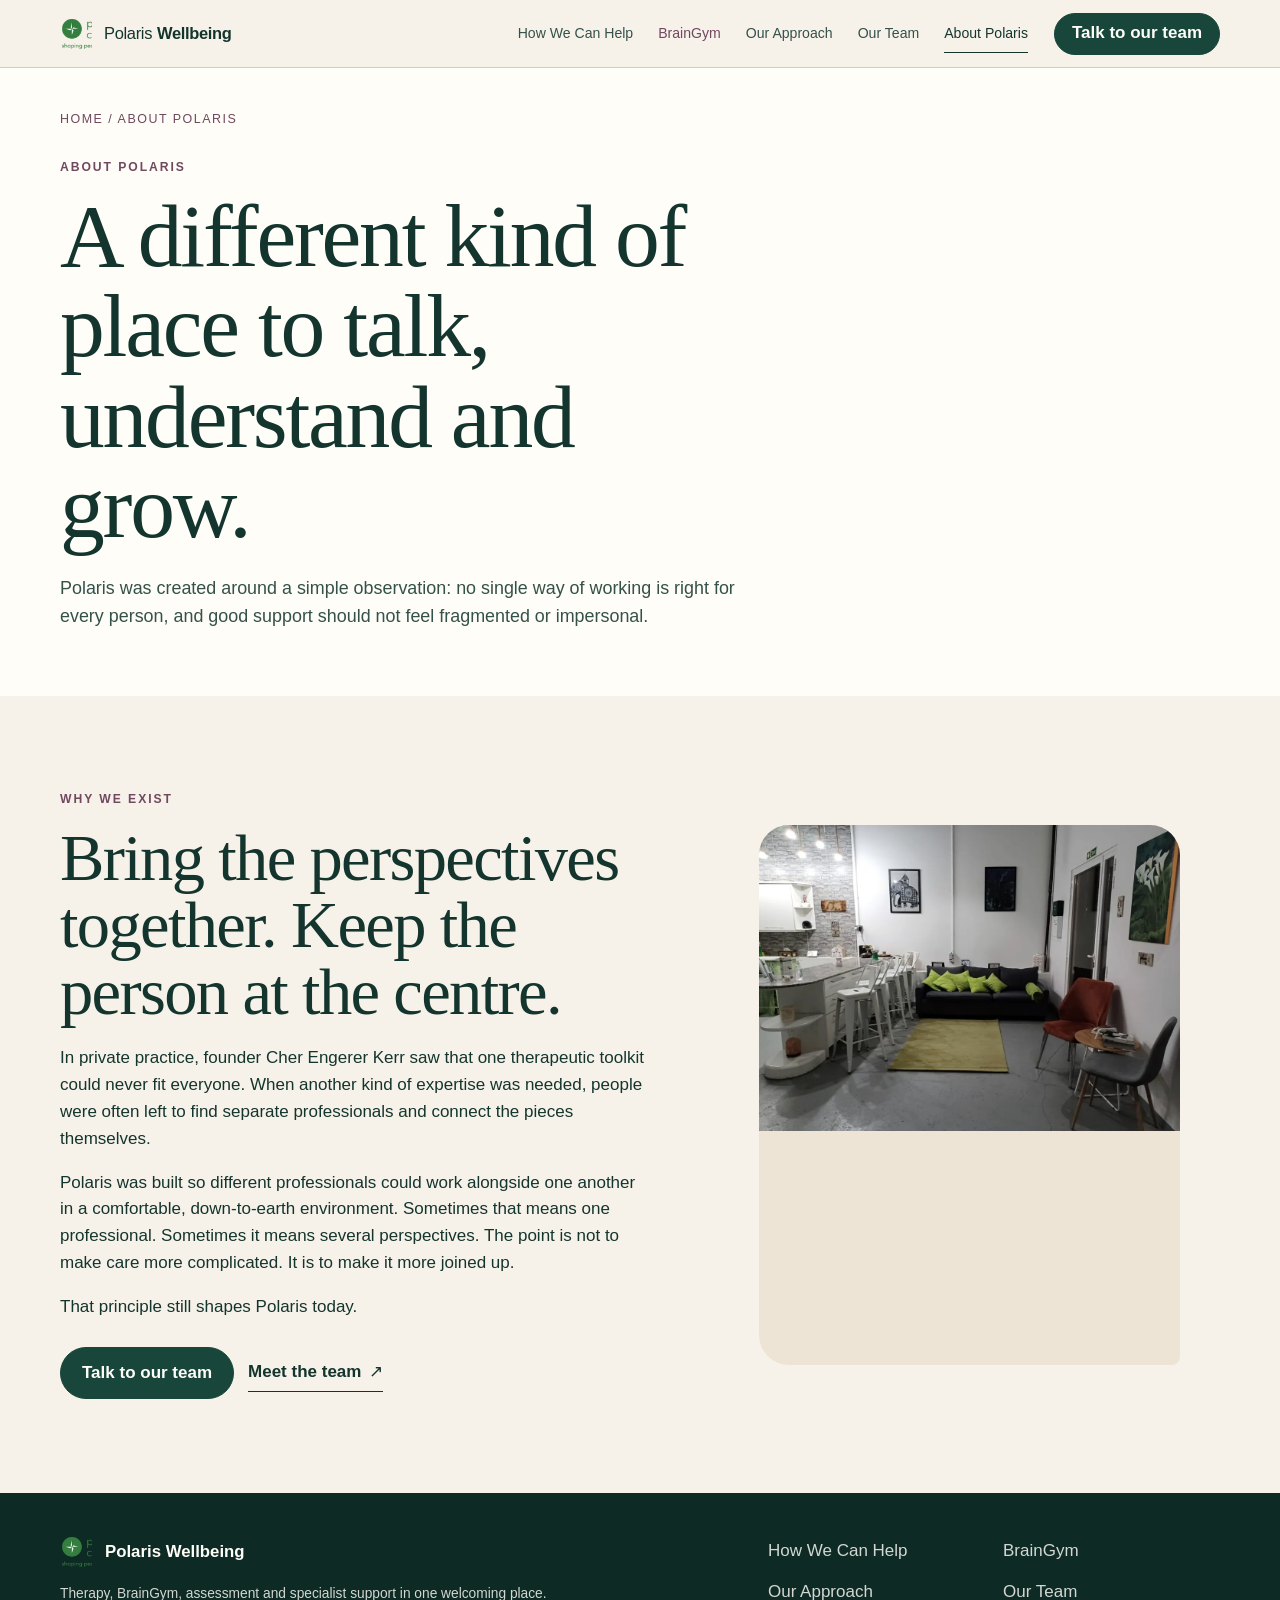
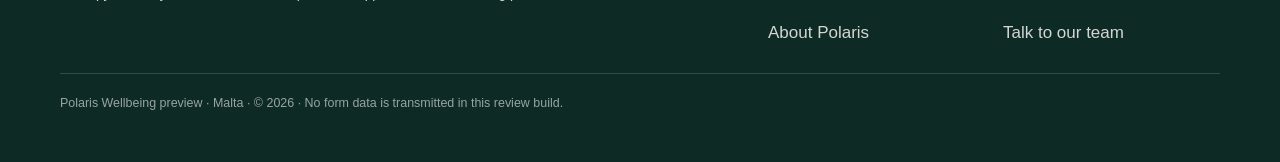
==== about-polaris.html @ 935bc5ed "Publish mobile-first Polaris Wellbeing preview v0.3" ====
<!doctype html>
<html lang="en-GB">
<head>
  <meta charset="utf-8">
  <meta name="viewport" content="width=device-width, initial-scale=1, viewport-fit=cover">
  <meta name="robots" content="noindex,nofollow">
  <meta name="description" content="Why Polaris Wellbeing was created and what makes its connected approach different.">
  <meta name="theme-color" content="#f7f2e9">
  <title>About Polaris | Polaris Wellbeing</title>
  <link rel="icon" href="assets/favicon.png" type="image/png">
  <link rel="stylesheet" href="styles.css">
  <script src="site.js" defer></script>
</head>
<body class="">
<a class="skip-link" href="#main">Skip to content</a>
<header class="site-header">
  <div class="shell header-inner">
    <a class="brand" href="index.html" aria-label="Polaris Wellbeing home">
      <img src="assets/polaris-mark.png" alt="" width="34" height="34">
      <span class="brand-name"><span>Polaris</span><strong>Wellbeing</strong></span>
    </a>
    <nav class="desktop-nav" aria-label="Primary navigation"><a href="how-we-can-help.html">How We Can Help</a><a href="braingym.html" class="nav-braingym">BrainGym</a><a href="our-approach.html">Our Approach</a><a href="our-team.html">Our Team</a><a href="about-polaris.html" aria-current="page">About Polaris</a></nav>
    <a class="button header-cta" href="talk-to-our-team.html">Talk to our team</a>
    <button class="menu-toggle" type="button" aria-label="Open menu" aria-expanded="false" aria-controls="mobile-navigation" data-menu-toggle>
      <span class="menu-lines" aria-hidden="true"></span>
    </button>
  </div>
</header>
<nav class="mobile-nav" id="mobile-navigation" aria-label="Mobile navigation" data-mobile-nav>
  <a href="how-we-can-help.html">How We Can Help</a><a href="braingym.html" class="nav-braingym">BrainGym</a><a href="our-approach.html">Our Approach</a><a href="our-team.html">Our Team</a><a href="about-polaris.html" aria-current="page">About Polaris</a>
  <a class="button button--wide" href="talk-to-our-team.html">Talk to our team</a>
</nav>
<main id="main">
  <section class="page-hero section--paper"><div class="shell"><p class="breadcrumbs"><a href="index.html">Home</a> / About Polaris</p><div class="reading"><p class="eyebrow">About Polaris</p><h1>A different kind of place to talk, understand and grow.</h1><p class="lead">Polaris was created around a simple observation: no single way of working is right for every person, and good support should not feel fragmented or impersonal.</p></div></div></section>
  <section class="section"><div class="shell page-layout"><div><p class="eyebrow">Why we exist</p><h2>Bring the perspectives together. Keep the person at the centre.</h2><p>In private practice, founder Cher Engerer Kerr saw that one therapeutic toolkit could never fit everyone. When another kind of expertise was needed, people were often left to find separate professionals and connect the pieces themselves.</p><p>Polaris was built so different professionals could work alongside one another in a comfortable, down-to-earth environment. Sometimes that means one professional. Sometimes it means several perspectives. The point is not to make care more complicated. It is to make it more joined up.</p><p>That principle still shapes Polaris today.</p><div class="actions" style="margin-top:26px"><a class="button" href="talk-to-our-team.html">Talk to our team</a><a class="text-link" href="our-team.html">Meet the team</a></div></div><figure class="page-image"><img src="assets/polaris-space.webp" alt="The welcoming shared interior at Polaris Wellbeing"></figure></div></section>
</main>
<footer class="site-footer">
  <div class="shell">
    <div class="footer-grid">
      <div>
        <a class="footer-brand" href="index.html"><img src="assets/polaris-mark.png" alt=""><strong>Polaris Wellbeing</strong></a>
        <p class="small">Therapy, BrainGym, assessment and specialist support in one welcoming place.</p>
      </div>
      <nav class="footer-links" aria-label="Footer navigation">
        <a href="how-we-can-help.html">How We Can Help</a>
        <a href="braingym.html">BrainGym</a>
        <a href="our-approach.html">Our Approach</a>
        <a href="our-team.html">Our Team</a>
        <a href="about-polaris.html">About Polaris</a>
        <a href="talk-to-our-team.html">Talk to our team</a>
      </nav>
    </div>
    <div class="footer-meta">Polaris Wellbeing preview · Malta · © <span data-year></span> · No form data is transmitted in this review build.</div>
  </div>
</footer>
<a class="mobile-contact" href="talk-to-our-team.html">Talk to our team</a>
</body>
</html>
---- styles.css ----
:root {
  --ink: #14352e;
  --ink-soft: #34514a;
  --forest: #18463b;
  --forest-deep: #102f29;
  --leaf: #4c9852;
  --plum: #70485f;
  --cream: #f7f2e9;
  --paper: #fffdf8;
  --sand: #eee4d6;
  --line: rgba(20, 53, 46, 0.18);
  --white: #ffffff;
  --shadow: 0 22px 60px rgba(24, 50, 42, 0.10);
  --serif: Iowan Old Style, Baskerville, "Times New Roman", Times, serif;
  --sans: -apple-system, BlinkMacSystemFont, "Segoe UI", Roboto, Helvetica, Arial, sans-serif;
  --content: 1160px;
  --reading: 680px;
  --header-h: 68px;
}

* { box-sizing: border-box; }
html { scroll-behavior: smooth; }
body {
  margin: 0;
  background: var(--cream);
  color: var(--ink);
  font-family: var(--sans);
  font-size: 17px;
  line-height: 1.58;
  -webkit-font-smoothing: antialiased;
  text-rendering: optimizeLegibility;
}
body.nav-open { overflow: hidden; }
a { color: inherit; text-decoration: none; }
img { display: block; max-width: 100%; }
button, input, select, textarea { font: inherit; }
button, a { -webkit-tap-highlight-color: transparent; }
:focus-visible { outline: 3px solid rgba(76, 152, 82, 0.65); outline-offset: 4px; }

.skip-link {
  position: fixed;
  left: 16px;
  top: -80px;
  z-index: 999;
  background: var(--white);
  color: var(--ink);
  padding: 12px 16px;
  border-radius: 4px;
}
.skip-link:focus { top: 12px; }

.shell { width: min(calc(100% - 40px), var(--content)); margin-inline: auto; }
.reading { width: min(100%, var(--reading)); }
.section { padding: 64px 0; }
.section--paper { background: var(--paper); }
.section--sand { background: var(--sand); }
.section--forest { background: var(--forest-deep); color: var(--paper); }

.eyebrow {
  margin: 0 0 14px;
  font-size: 0.76rem;
  font-weight: 750;
  letter-spacing: 0.16em;
  text-transform: uppercase;
  color: var(--plum);
}
.section--forest .eyebrow { color: #d6b7ca; }
h1, h2, h3, p { margin-top: 0; }
h1, h2, h3 { font-family: var(--serif); font-weight: 500; letter-spacing: -0.025em; line-height: 1.01; }
h1 { font-size: clamp(3.05rem, 13vw, 4.4rem); margin-bottom: 22px; }
h2 { font-size: clamp(2.35rem, 10vw, 3.7rem); margin-bottom: 20px; }
h3 { font-size: 1.55rem; line-height: 1.08; margin-bottom: 8px; }
.lead { font-size: 1.12rem; line-height: 1.55; color: var(--ink-soft); }
.section--forest .lead { color: rgba(255,253,248,0.82); }
.kicker { font-family: var(--serif); font-size: 1.35rem; color: var(--plum); }
.muted { color: var(--ink-soft); }
.small { font-size: 0.86rem; }

.site-header {
  position: sticky;
  top: 0;
  z-index: 100;
  height: var(--header-h);
  background: rgba(247, 242, 233, 0.94);
  border-bottom: 1px solid var(--line);
  backdrop-filter: blur(16px);
  -webkit-backdrop-filter: blur(16px);
}
.header-inner {
  height: 100%;
  display: flex;
  align-items: center;
  justify-content: space-between;
  gap: 18px;
}
.brand { display: inline-flex; align-items: center; gap: 10px; min-width: 0; }
.brand img { width: 34px; height: 34px; object-fit: contain; }
.brand-name { display: flex; align-items: baseline; gap: 5px; white-space: nowrap; font-size: 1.03rem; letter-spacing: -0.02em; }
.brand-name strong { font-weight: 650; }
.menu-toggle {
  width: 46px;
  height: 46px;
  display: grid;
  place-items: center;
  border: 0;
  background: transparent;
  color: var(--ink);
  cursor: pointer;
}
.menu-lines, .menu-lines::before, .menu-lines::after {
  display: block;
  width: 23px;
  height: 1.5px;
  background: currentColor;
  transition: transform 180ms ease, opacity 180ms ease;
}
.menu-lines { position: relative; }
.menu-lines::before, .menu-lines::after { content: ""; position: absolute; left: 0; }
.menu-lines::before { top: -7px; }
.menu-lines::after { top: 7px; }
.menu-toggle[aria-expanded="true"] .menu-lines { background: transparent; }
.menu-toggle[aria-expanded="true"] .menu-lines::before { transform: translateY(7px) rotate(45deg); }
.menu-toggle[aria-expanded="true"] .menu-lines::after { transform: translateY(-7px) rotate(-45deg); }
.desktop-nav, .header-cta { display: none; }
.mobile-nav {
  position: fixed;
  inset: var(--header-h) 0 0;
  z-index: 90;
  padding: 24px 20px calc(32px + env(safe-area-inset-bottom));
  background: var(--cream);
  transform: translateY(-10px);
  opacity: 0;
  visibility: hidden;
  transition: opacity 180ms ease, transform 180ms ease, visibility 180ms;
  overflow-y: auto;
}
.mobile-nav.is-open { opacity: 1; visibility: visible; transform: translateY(0); }
.mobile-nav a {
  display: flex;
  align-items: center;
  justify-content: space-between;
  min-height: 59px;
  border-bottom: 1px solid var(--line);
  font-family: var(--serif);
  font-size: 1.75rem;
}
.mobile-nav a::after { content: "↗"; font-family: var(--sans); font-size: 1.1rem; }
.mobile-nav .nav-braingym { color: var(--plum); }
.mobile-nav .button { margin-top: 24px; border: 0; font-family: var(--sans); font-size: 1rem; }
.mobile-nav .button::after { content: none; }

.button {
  min-height: 52px;
  display: inline-flex;
  align-items: center;
  justify-content: center;
  gap: 10px;
  padding: 13px 21px;
  border: 1px solid var(--forest);
  border-radius: 999px;
  background: var(--forest);
  color: var(--paper);
  font-weight: 680;
  line-height: 1.1;
  cursor: pointer;
  transition: transform 160ms ease, background 160ms ease, color 160ms ease;
}
.button:hover { transform: translateY(-1px); background: var(--forest-deep); }
.button--light { border-color: var(--paper); background: var(--paper); color: var(--forest); }
.button--ghost { background: transparent; color: var(--forest); }
.button--wide { width: 100%; }
.text-link { display: inline-flex; align-items: center; gap: 8px; padding-block: 5px; border-bottom: 1px solid currentColor; font-weight: 650; }
.text-link::after { content: "↗"; font-weight: 400; }
.actions { display: flex; flex-wrap: wrap; align-items: center; gap: 14px; }

.hero { padding: 42px 0 56px; }
.hero-copy { position: relative; z-index: 1; }
.hero .lead { max-width: 35rem; }
.hero .actions { margin: 28px 0 18px; }
.promise { display: flex; gap: 11px; align-items: flex-start; margin: 0; font-size: 0.88rem; color: var(--ink-soft); }
.promise::before { content: ""; flex: 0 0 8px; height: 8px; margin-top: 0.42rem; border-radius: 50%; background: var(--leaf); box-shadow: 0 0 0 5px rgba(76,152,82,.12); }
.hero-media {
  margin-top: 35px;
  position: relative;
  overflow: hidden;
  min-height: 330px;
  border-radius: 30px 30px 8px 30px;
  background: var(--sand);
  box-shadow: var(--shadow);
}
.hero-media picture, .hero-media img { width: 100%; height: 100%; }
.hero-media img { position: absolute; inset: 0; object-fit: cover; object-position: center 62%; }
.hero-caption {
  position: absolute;
  left: 16px;
  bottom: 16px;
  padding: 9px 13px;
  border-radius: 999px;
  background: rgba(255,253,248,.9);
  color: var(--ink);
  font-size: 0.76rem;
  font-weight: 650;
  backdrop-filter: blur(10px);
}

.offer-list { margin-top: 30px; border-top: 1px solid var(--line); }
.offer-row {
  display: grid;
  grid-template-columns: 1fr auto;
  gap: 16px;
  padding: 20px 0;
  border-bottom: 1px solid var(--line);
  align-items: center;
}
.offer-row h3 { margin: 0 0 5px; }
.offer-row p { margin: 0; color: var(--ink-soft); font-size: 0.91rem; line-height: 1.45; }
.offer-arrow { width: 38px; height: 38px; display: grid; place-items: center; border: 1px solid var(--line); border-radius: 50%; transition: transform 160ms ease, background 160ms ease; }
.offer-row:hover .offer-arrow { transform: translate(2px,-2px); background: var(--paper); }
.offer-footer { margin-top: 24px; }

.steps { margin-top: 30px; counter-reset: care-step; }
.step { display: grid; grid-template-columns: 42px 1fr; gap: 16px; padding: 20px 0; border-top: 1px solid rgba(20,53,46,.2); }
.step:last-child { border-bottom: 1px solid rgba(20,53,46,.2); }
.step-number { font-size: 0.75rem; letter-spacing: .14em; color: var(--plum); padding-top: 7px; }
.step h3 { font-size: 1.45rem; margin: 0 0 6px; }
.step p { margin: 0; color: var(--ink-soft); }

.polaris-grid { display: grid; gap: 34px; }
.people-strip { display: flex; align-items: center; margin: 25px 0 20px; }
.people-strip img { width: 58px; height: 58px; border-radius: 50%; object-fit: cover; border: 3px solid var(--paper); margin-left: -12px; }
.people-strip img:first-child { margin-left: 0; }
.people-strip span { margin-left: 13px; font-size: 0.85rem; color: var(--ink-soft); }
.trust-list { margin: 28px 0 0; padding: 0; list-style: none; border-top: 1px solid var(--line); }
.trust-list li { padding: 17px 0; border-bottom: 1px solid var(--line); }
.trust-list strong { display: block; margin-bottom: 2px; }
.trust-list span { display: block; color: var(--ink-soft); font-size: 0.91rem; }
.polaris-photo { position: relative; min-height: 320px; overflow: hidden; border-radius: 8px 30px 30px 30px; background: var(--sand); }
.polaris-photo img { position: absolute; inset: 0; width: 100%; height: 100%; object-fit: cover; }

.final-invite { text-align: left; }
.final-invite .reading { max-width: 760px; }
.final-invite h2 { max-width: 680px; }
.final-invite .actions { margin-top: 28px; }

.site-footer { padding: 42px 0 calc(95px + env(safe-area-inset-bottom)); background: #0d2a24; color: rgba(255,253,248,.82); }
.footer-grid { display: grid; gap: 30px; }
.footer-brand { display: flex; align-items: center; gap: 11px; color: var(--paper); margin-bottom: 14px; }
.footer-brand img { width: 34px; height: 34px; }
.footer-brand strong { font-size: 1.05rem; }
.footer-links { display: grid; grid-template-columns: 1fr 1fr; gap: 8px 18px; }
.footer-links a { padding-block: 3px; }
.footer-meta { margin-top: 24px; padding-top: 20px; border-top: 1px solid rgba(255,255,255,.15); font-size: .78rem; color: rgba(255,253,248,.58); }

.mobile-contact {
  position: fixed;
  z-index: 80;
  left: 14px;
  right: 14px;
  bottom: calc(12px + env(safe-area-inset-bottom));
  display: flex;
  align-items: center;
  justify-content: center;
  min-height: 54px;
  border-radius: 999px;
  background: var(--forest);
  color: var(--paper);
  box-shadow: 0 14px 34px rgba(16,47,41,.27);
  font-weight: 700;
}
body.contact-page .mobile-contact { display: none; }

/* Inner pages */
.page-hero { padding: 42px 0 48px; }
.page-hero h1 { max-width: 850px; }
.page-hero .lead { max-width: 700px; }
.breadcrumbs { margin: 0 0 28px; font-size: .78rem; text-transform: uppercase; letter-spacing: .12em; color: var(--plum); }
.page-layout { display: grid; gap: 36px; }
.page-image { min-height: 320px; overflow: hidden; border-radius: 30px 30px 8px 30px; background: var(--sand); }
.page-image img { width: 100%; height: 100%; object-fit: cover; }

.detail-list { border-top: 1px solid var(--line); margin-top: 30px; }
.detail-row { padding: 23px 0; border-bottom: 1px solid var(--line); }
.detail-row h3 { margin: 0 0 7px; }
.detail-row p { margin: 0; color: var(--ink-soft); }
.detail-row a { display: inline-flex; margin-top: 12px; color: var(--plum); font-weight: 680; }

.service-accordion { margin-top: 30px; border-top: 1px solid var(--line); }
.service-accordion details { border-bottom: 1px solid var(--line); }
.service-accordion summary { list-style: none; cursor: pointer; padding: 22px 38px 22px 0; position: relative; font-family: var(--serif); font-size: 1.5rem; line-height: 1.15; }
.service-accordion summary::-webkit-details-marker { display: none; }
.service-accordion summary::after { content: "+"; position: absolute; right: 3px; top: 20px; font-family: var(--sans); font-size: 1.4rem; font-weight: 300; }
.service-accordion details[open] summary::after { content: "−"; }
.service-accordion .details-body { padding: 0 0 24px; color: var(--ink-soft); }
.service-accordion ul { margin: 12px 0 0; padding-left: 20px; }

.team-grid { display: grid; grid-template-columns: 1fr 1fr; gap: 18px; margin-top: 30px; }
.team-card { min-width: 0; }
.team-photo { aspect-ratio: .84; overflow: hidden; border-radius: 18px 18px 5px 18px; background: var(--sand); margin-bottom: 13px; }
.team-photo img { width: 100%; height: 100%; object-fit: cover; }
.team-card h3 { font-size: 1.25rem; margin: 0 0 5px; }
.team-card p { font-size: .82rem; color: var(--ink-soft); margin: 0; line-height: 1.4; }

.contact-intro { max-width: 700px; }
.contact-methods { margin-top: 34px; border-top: 1px solid var(--line); }
.contact-method {
  display: grid;
  grid-template-columns: 34px 1fr 30px;
  gap: 12px;
  align-items: center;
  padding: 21px 0;
  border-bottom: 1px solid var(--line);
}
.contact-method .num { font-size: .72rem; letter-spacing: .14em; color: var(--plum); }
.contact-method h3 { margin: 0 0 4px; font-size: 1.45rem; }
.contact-method p { margin: 0; color: var(--ink-soft); font-size: .88rem; line-height: 1.4; }
.contact-method .arrow { font-size: 1.2rem; }
.contact-note { padding: 18px; margin-top: 28px; border-radius: 14px; background: var(--sand); font-size: .86rem; color: var(--ink-soft); }

.request-panel { margin-top: 34px; padding: 26px 20px; border-radius: 24px; background: var(--paper); box-shadow: var(--shadow); }
.request-panel[hidden] { display: none; }
.form-grid { display: grid; gap: 17px; }
.field label, .field legend { display: block; margin-bottom: 7px; font-weight: 680; font-size: .9rem; }
.field input, .field select, .field textarea {
  width: 100%;
  min-height: 50px;
  border: 1px solid rgba(20,53,46,.28);
  border-radius: 10px;
  background: var(--white);
  color: var(--ink);
  padding: 12px 13px;
}
.field textarea { min-height: 116px; resize: vertical; }
.fieldset { border: 0; margin: 0; padding: 0; }
.radio-row { display: flex; flex-wrap: wrap; gap: 8px; }
.radio-chip { position: relative; }
.radio-chip input { position: absolute; opacity: 0; pointer-events: none; }
.radio-chip span { display: inline-flex; min-height: 44px; align-items: center; padding: 9px 13px; border: 1px solid var(--line); border-radius: 999px; background: var(--white); }
.radio-chip input:checked + span { border-color: var(--forest); background: var(--forest); color: var(--white); }
.consent { display: grid; grid-template-columns: 20px 1fr; gap: 10px; align-items: start; font-size: .82rem; color: var(--ink-soft); }
.consent input { width: 18px; height: 18px; margin-top: 2px; }
.form-status { margin: 15px 0 0; padding: 14px; border-radius: 10px; background: #e8f0e7; color: var(--forest-deep); }
.form-status[hidden] { display: none; }

@media (min-width: 760px) {
  .shell { width: min(calc(100% - 72px), var(--content)); }
  .section { padding: 94px 0; }
  h1 { font-size: clamp(4.2rem, 7vw, 6.4rem); }
  h2 { font-size: clamp(3.1rem, 5.2vw, 5rem); }
  .hero { padding: 70px 0 78px; }
  .hero-grid { display: grid; grid-template-columns: minmax(0, .9fr) minmax(430px, 1.1fr); align-items: center; gap: 64px; }
  .hero-media { min-height: 610px; margin-top: 0; }
  .hero-media img { object-position: center; }
  .offers-head { display: grid; grid-template-columns: 1fr 1fr; gap: 70px; align-items: end; }
  .offer-row { grid-template-columns: 1fr 1fr auto; padding: 24px 0; }
  .offer-row p { padding-right: 40px; }
  .steps { display: grid; grid-template-columns: repeat(3,1fr); border-top: 1px solid var(--line); border-bottom: 1px solid var(--line); }
  .step { display: block; border: 0; border-right: 1px solid var(--line); padding: 28px 28px 30px 0; margin-right: 28px; }
  .step:last-child { border-right: 0; margin-right: 0; padding-right: 0; }
  .step-number { display: block; padding: 0 0 22px; }
  .polaris-grid { grid-template-columns: 1fr 1fr; align-items: center; gap: 76px; }
  .polaris-photo { min-height: 520px; }
  .footer-grid { grid-template-columns: 1.2fr .8fr; align-items: start; }
  .site-footer { padding-bottom: 48px; }
  .mobile-contact { display: none; }
  .page-layout { grid-template-columns: 1fr .85fr; gap: 70px; align-items: center; }
  .page-image { min-height: 540px; }
  .team-grid { grid-template-columns: repeat(4,1fr); gap: 24px; }
  .request-panel { padding: 38px; }
  .form-grid.two { grid-template-columns: 1fr 1fr; }
}

@media (min-width: 980px) {
  .menu-toggle, .mobile-nav { display: none; }
  .desktop-nav { display: flex; align-items: center; gap: 25px; margin-left: auto; }
  .desktop-nav a { font-size: .88rem; color: var(--ink-soft); padding: 8px 0; border-bottom: 1px solid transparent; }
  .desktop-nav a:hover, .desktop-nav a[aria-current="page"] { color: var(--ink); border-color: var(--ink); }
  .desktop-nav .nav-braingym { color: var(--plum); }
  .header-cta { display: inline-flex; min-height: 42px; padding: 10px 17px; margin-left: 8px; }
}

@media (prefers-reduced-motion: reduce) {
  html { scroll-behavior: auto; }
  *, *::before, *::after { transition: none !important; animation: none !important; }
}
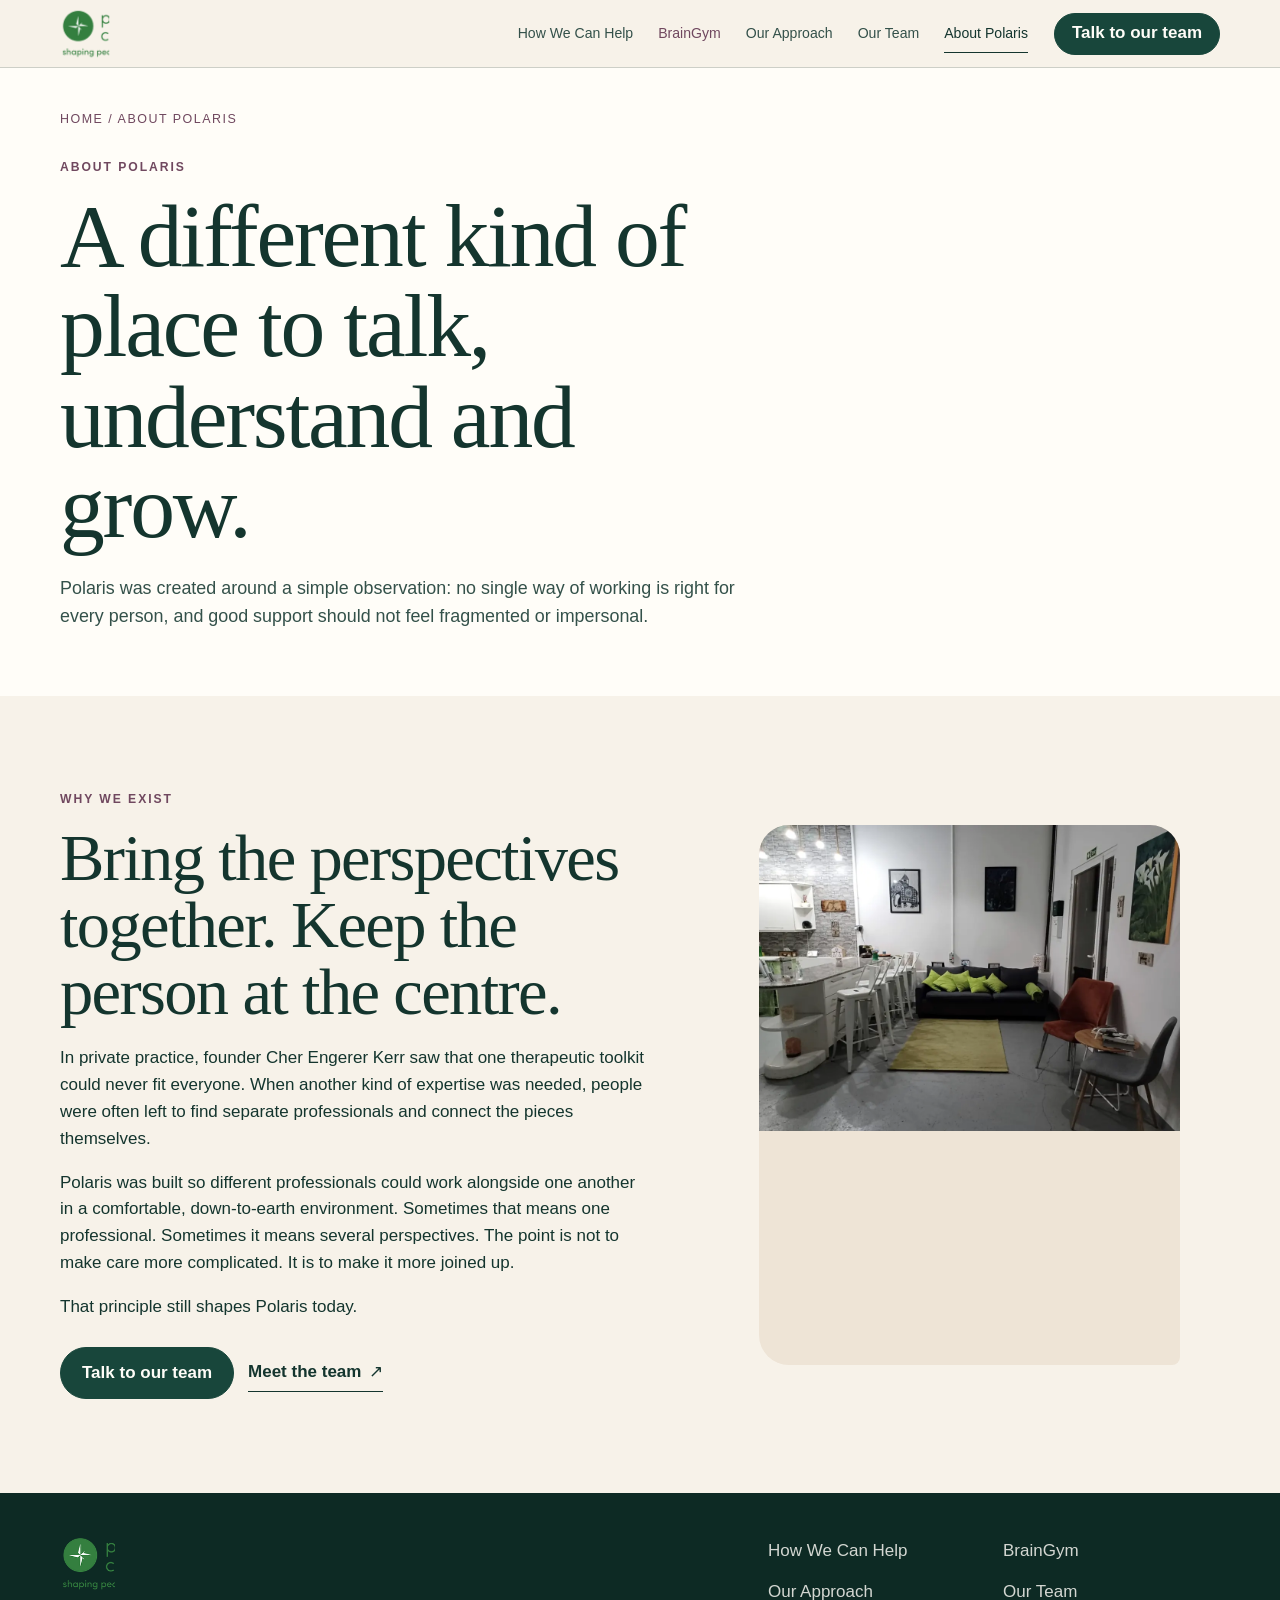
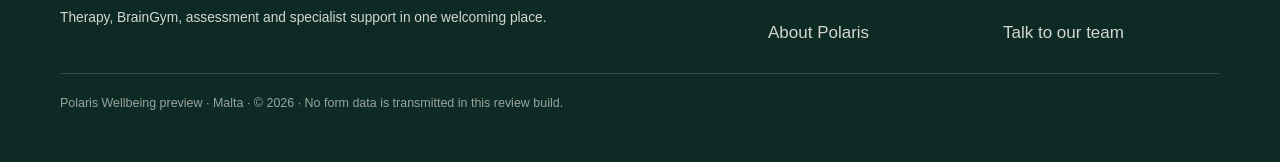
==== commit 294af4b4: "Remove duplicate Polaris Wellbeing header text and retain full logo" ====
--- a/about-polaris.html
+++ b/about-polaris.html
@@ -17,7 +17,6 @@
   <div class="shell header-inner">
     <a class="brand" href="index.html" aria-label="Polaris Wellbeing home">
       <img src="assets/polaris-mark.png" alt="" width="34" height="34">
-      <span class="brand-name"><span>Polaris</span><strong>Wellbeing</strong></span>
     </a>
     <nav class="desktop-nav" aria-label="Primary navigation"><a href="how-we-can-help.html">How We Can Help</a><a href="braingym.html" class="nav-braingym">BrainGym</a><a href="our-approach.html">Our Approach</a><a href="our-team.html">Our Team</a><a href="about-polaris.html" aria-current="page">About Polaris</a></nav>
     <a class="button header-cta" href="talk-to-our-team.html">Talk to our team</a>
@@ -38,7 +37,7 @@
   <div class="shell">
     <div class="footer-grid">
       <div>
-        <a class="footer-brand" href="index.html"><img src="assets/polaris-mark.png" alt=""><strong>Polaris Wellbeing</strong></a>
+        <a class="footer-brand" href="index.html"><img src="assets/polaris-mark.png" alt=""></a>
         <p class="small">Therapy, BrainGym, assessment and specialist support in one welcoming place.</p>
       </div>
       <nav class="footer-links" aria-label="Footer navigation">
--- a/styles.css
+++ b/styles.css
@@ -382,3 +382,34 @@
   html { scroll-behavior: auto; }
   *, *::before, *::after { transition: none !important; animation: none !important; }
 }
+
+
+/* Polaris full-logo lockup: remove duplicate HTML wordmark */
+.brand-name { display: none !important; }
+.brand img {
+  width: 148px;
+  height: auto;
+  max-height: 52px;
+  object-fit: contain;
+  object-position: left center;
+}
+.footer-brand img {
+  width: 156px;
+  height: auto;
+  max-height: 58px;
+  object-fit: contain;
+  object-position: left center;
+}
+.footer-brand strong { display: none !important; }
+
+@media (max-width: 759px) {
+  .brand img {
+    width: 118px;
+    height: auto;
+    max-height: 46px;
+  }
+  .footer-brand img {
+    width: 146px;
+    height: auto;
+  }
+}
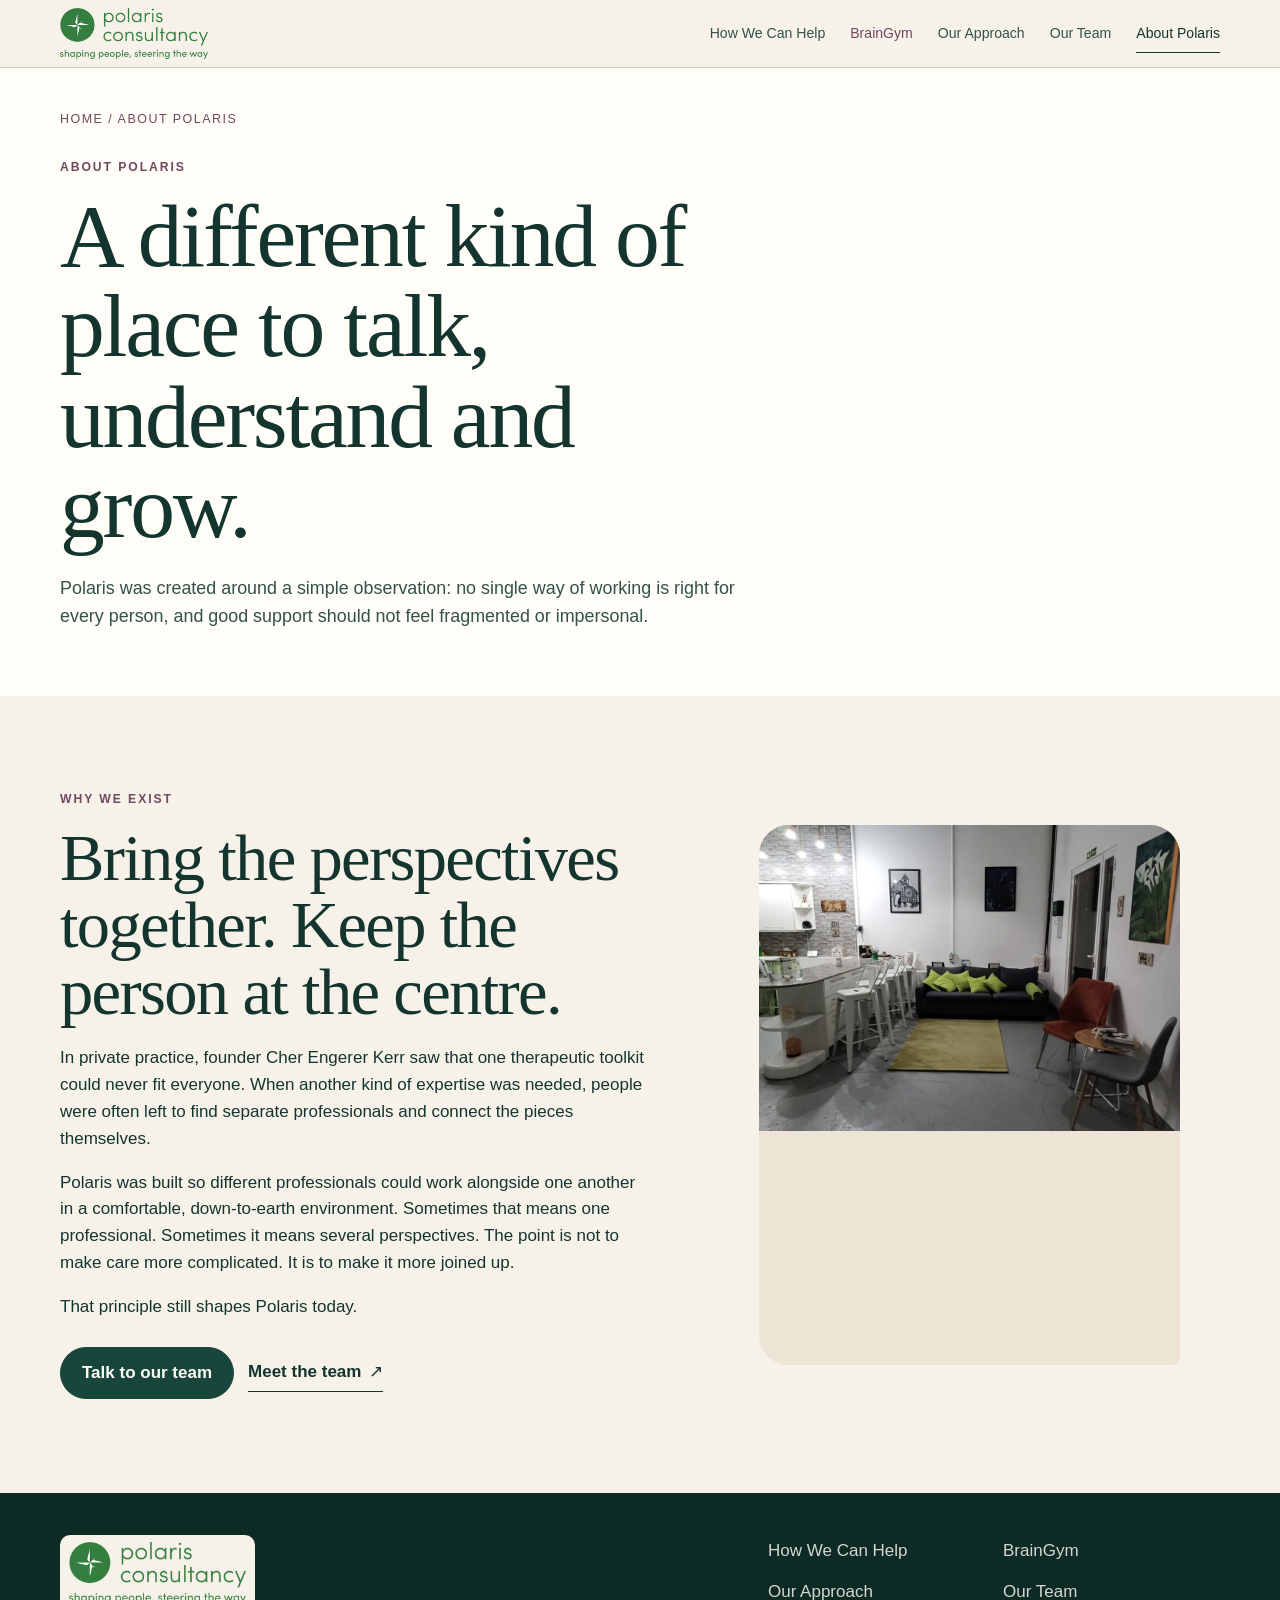
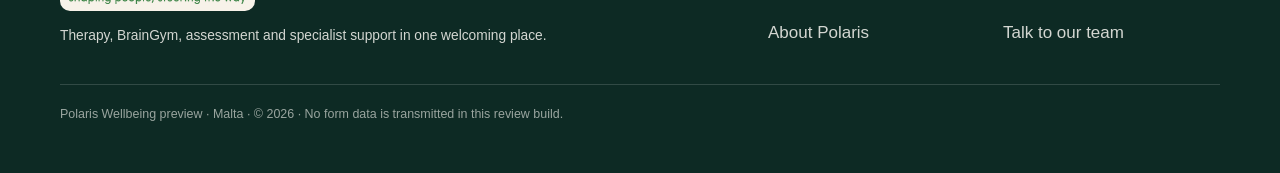
==== commit 94530f62: "Publish therapy hero, full logo, and remove sticky header CTA" ====
--- a/about-polaris.html
+++ b/about-polaris.html
@@ -19,7 +19,6 @@
       <img src="assets/polaris-mark.png" alt="" width="34" height="34">
     </a>
     <nav class="desktop-nav" aria-label="Primary navigation"><a href="how-we-can-help.html">How We Can Help</a><a href="braingym.html" class="nav-braingym">BrainGym</a><a href="our-approach.html">Our Approach</a><a href="our-team.html">Our Team</a><a href="about-polaris.html" aria-current="page">About Polaris</a></nav>
-    <a class="button header-cta" href="talk-to-our-team.html">Talk to our team</a>
     <button class="menu-toggle" type="button" aria-label="Open menu" aria-expanded="false" aria-controls="mobile-navigation" data-menu-toggle>
       <span class="menu-lines" aria-hidden="true"></span>
     </button>
--- a/styles.css
+++ b/styles.css
@@ -1,415 +1,57 @@
-:root {
-  --ink: #14352e;
-  --ink-soft: #34514a;
-  --forest: #18463b;
-  --forest-deep: #102f29;
-  --leaf: #4c9852;
-  --plum: #70485f;
-  --cream: #f7f2e9;
-  --paper: #fffdf8;
-  --sand: #eee4d6;
-  --line: rgba(20, 53, 46, 0.18);
-  --white: #ffffff;
-  --shadow: 0 22px 60px rgba(24, 50, 42, 0.10);
-  --serif: Iowan Old Style, Baskerville, "Times New Roman", Times, serif;
-  --sans: -apple-system, BlinkMacSystemFont, "Segoe UI", Roboto, Helvetica, Arial, sans-serif;
-  --content: 1160px;
-  --reading: 680px;
-  --header-h: 68px;
+@import url('styles-v03-base.css');
+
+/* Controlled mobile-first corrections: retain existing v0.3 design. */
+.header-cta {
+  display: none !important;
 }
 
-* { box-sizing: border-box; }
-html { scroll-behavior: smooth; }
-body {
-  margin: 0;
-  background: var(--cream);
-  color: var(--ink);
-  font-family: var(--sans);
-  font-size: 17px;
-  line-height: 1.58;
-  -webkit-font-smoothing: antialiased;
-  text-rendering: optimizeLegibility;
-}
-body.nav-open { overflow: hidden; }
-a { color: inherit; text-decoration: none; }
-img { display: block; max-width: 100%; }
-button, input, select, textarea { font: inherit; }
-button, a { -webkit-tap-highlight-color: transparent; }
-:focus-visible { outline: 3px solid rgba(76, 152, 82, 0.65); outline-offset: 4px; }
-
-.skip-link {
-  position: fixed;
-  left: 16px;
-  top: -80px;
-  z-index: 999;
-  background: var(--white);
-  color: var(--ink);
-  padding: 12px 16px;
-  border-radius: 4px;
-}
-.skip-link:focus { top: 12px; }
-
-.shell { width: min(calc(100% - 40px), var(--content)); margin-inline: auto; }
-.reading { width: min(100%, var(--reading)); }
-.section { padding: 64px 0; }
-.section--paper { background: var(--paper); }
-.section--sand { background: var(--sand); }
-.section--forest { background: var(--forest-deep); color: var(--paper); }
-
-.eyebrow {
-  margin: 0 0 14px;
-  font-size: 0.76rem;
-  font-weight: 750;
-  letter-spacing: 0.16em;
-  text-transform: uppercase;
-  color: var(--plum);
-}
-.section--forest .eyebrow { color: #d6b7ca; }
-h1, h2, h3, p { margin-top: 0; }
-h1, h2, h3 { font-family: var(--serif); font-weight: 500; letter-spacing: -0.025em; line-height: 1.01; }
-h1 { font-size: clamp(3.05rem, 13vw, 4.4rem); margin-bottom: 22px; }
-h2 { font-size: clamp(2.35rem, 10vw, 3.7rem); margin-bottom: 20px; }
-h3 { font-size: 1.55rem; line-height: 1.08; margin-bottom: 8px; }
-.lead { font-size: 1.12rem; line-height: 1.55; color: var(--ink-soft); }
-.section--forest .lead { color: rgba(255,253,248,0.82); }
-.kicker { font-family: var(--serif); font-size: 1.35rem; color: var(--plum); }
-.muted { color: var(--ink-soft); }
-.small { font-size: 0.86rem; }
-
-.site-header {
-  position: sticky;
-  top: 0;
-  z-index: 100;
-  height: var(--header-h);
-  background: rgba(247, 242, 233, 0.94);
-  border-bottom: 1px solid var(--line);
-  backdrop-filter: blur(16px);
-  -webkit-backdrop-filter: blur(16px);
-}
-.header-inner {
-  height: 100%;
-  display: flex;
-  align-items: center;
-  justify-content: space-between;
-  gap: 18px;
-}
-.brand { display: inline-flex; align-items: center; gap: 10px; min-width: 0; }
-.brand img { width: 34px; height: 34px; object-fit: contain; }
-.brand-name { display: flex; align-items: baseline; gap: 5px; white-space: nowrap; font-size: 1.03rem; letter-spacing: -0.02em; }
-.brand-name strong { font-weight: 650; }
-.menu-toggle {
-  width: 46px;
-  height: 46px;
-  display: grid;
-  place-items: center;
-  border: 0;
-  background: transparent;
-  color: var(--ink);
-  cursor: pointer;
-}
-.menu-lines, .menu-lines::before, .menu-lines::after {
-  display: block;
-  width: 23px;
-  height: 1.5px;
-  background: currentColor;
-  transition: transform 180ms ease, opacity 180ms ease;
-}
-.menu-lines { position: relative; }
-.menu-lines::before, .menu-lines::after { content: ""; position: absolute; left: 0; }
-.menu-lines::before { top: -7px; }
-.menu-lines::after { top: 7px; }
-.menu-toggle[aria-expanded="true"] .menu-lines { background: transparent; }
-.menu-toggle[aria-expanded="true"] .menu-lines::before { transform: translateY(7px) rotate(45deg); }
-.menu-toggle[aria-expanded="true"] .menu-lines::after { transform: translateY(-7px) rotate(-45deg); }
-.desktop-nav, .header-cta { display: none; }
-.mobile-nav {
-  position: fixed;
-  inset: var(--header-h) 0 0;
-  z-index: 90;
-  padding: 24px 20px calc(32px + env(safe-area-inset-bottom));
-  background: var(--cream);
-  transform: translateY(-10px);
-  opacity: 0;
-  visibility: hidden;
-  transition: opacity 180ms ease, transform 180ms ease, visibility 180ms;
-  overflow-y: auto;
-}
-.mobile-nav.is-open { opacity: 1; visibility: visible; transform: translateY(0); }
-.mobile-nav a {
-  display: flex;
-  align-items: center;
-  justify-content: space-between;
-  min-height: 59px;
-  border-bottom: 1px solid var(--line);
-  font-family: var(--serif);
-  font-size: 1.75rem;
-}
-.mobile-nav a::after { content: "↗"; font-family: var(--sans); font-size: 1.1rem; }
-.mobile-nav .nav-braingym { color: var(--plum); }
-.mobile-nav .button { margin-top: 24px; border: 0; font-family: var(--sans); font-size: 1rem; }
-.mobile-nav .button::after { content: none; }
-
-.button {
-  min-height: 52px;
-  display: inline-flex;
-  align-items: center;
-  justify-content: center;
-  gap: 10px;
-  padding: 13px 21px;
-  border: 1px solid var(--forest);
-  border-radius: 999px;
-  background: var(--forest);
-  color: var(--paper);
-  font-weight: 680;
-  line-height: 1.1;
-  cursor: pointer;
-  transition: transform 160ms ease, background 160ms ease, color 160ms ease;
-}
-.button:hover { transform: translateY(-1px); background: var(--forest-deep); }
-.button--light { border-color: var(--paper); background: var(--paper); color: var(--forest); }
-.button--ghost { background: transparent; color: var(--forest); }
-.button--wide { width: 100%; }
-.text-link { display: inline-flex; align-items: center; gap: 8px; padding-block: 5px; border-bottom: 1px solid currentColor; font-weight: 650; }
-.text-link::after { content: "↗"; font-weight: 400; }
-.actions { display: flex; flex-wrap: wrap; align-items: center; gap: 14px; }
-
-.hero { padding: 42px 0 56px; }
-.hero-copy { position: relative; z-index: 1; }
-.hero .lead { max-width: 35rem; }
-.hero .actions { margin: 28px 0 18px; }
-.promise { display: flex; gap: 11px; align-items: flex-start; margin: 0; font-size: 0.88rem; color: var(--ink-soft); }
-.promise::before { content: ""; flex: 0 0 8px; height: 8px; margin-top: 0.42rem; border-radius: 50%; background: var(--leaf); box-shadow: 0 0 0 5px rgba(76,152,82,.12); }
-.hero-media {
-  margin-top: 35px;
-  position: relative;
-  overflow: hidden;
-  min-height: 330px;
-  border-radius: 30px 30px 8px 30px;
-  background: var(--sand);
-  box-shadow: var(--shadow);
-}
-.hero-media picture, .hero-media img { width: 100%; height: 100%; }
-.hero-media img { position: absolute; inset: 0; object-fit: cover; object-position: center 62%; }
-.hero-caption {
-  position: absolute;
-  left: 16px;
-  bottom: 16px;
-  padding: 9px 13px;
-  border-radius: 999px;
-  background: rgba(255,253,248,.9);
-  color: var(--ink);
-  font-size: 0.76rem;
-  font-weight: 650;
-  backdrop-filter: blur(10px);
+.brand {
+  flex: 0 0 auto;
+  overflow: visible;
 }
 
-.offer-list { margin-top: 30px; border-top: 1px solid var(--line); }
-.offer-row {
-  display: grid;
-  grid-template-columns: 1fr auto;
-  gap: 16px;
-  padding: 20px 0;
-  border-bottom: 1px solid var(--line);
-  align-items: center;
+.brand img {
+  display: block !important;
+  width: auto !important;
+  height: 50px !important;
+  max-width: 143px !important;
+  max-height: 50px !important;
+  object-fit: contain !important;
+  object-position: left center !important;
 }
-.offer-row h3 { margin: 0 0 5px; }
-.offer-row p { margin: 0; color: var(--ink-soft); font-size: 0.91rem; line-height: 1.45; }
-.offer-arrow { width: 38px; height: 38px; display: grid; place-items: center; border: 1px solid var(--line); border-radius: 50%; transition: transform 160ms ease, background 160ms ease; }
-.offer-row:hover .offer-arrow { transform: translate(2px,-2px); background: var(--paper); }
-.offer-footer { margin-top: 24px; }
 
-.steps { margin-top: 30px; counter-reset: care-step; }
-.step { display: grid; grid-template-columns: 42px 1fr; gap: 16px; padding: 20px 0; border-top: 1px solid rgba(20,53,46,.2); }
-.step:last-child { border-bottom: 1px solid rgba(20,53,46,.2); }
-.step-number { font-size: 0.75rem; letter-spacing: .14em; color: var(--plum); padding-top: 7px; }
-.step h3 { font-size: 1.45rem; margin: 0 0 6px; }
-.step p { margin: 0; color: var(--ink-soft); }
+.footer-brand {
+  display: inline-flex;
+  width: fit-content;
+  padding: 7px 9px;
+  border-radius: 10px;
+  background: var(--cream);
+}
 
-.polaris-grid { display: grid; gap: 34px; }
-.people-strip { display: flex; align-items: center; margin: 25px 0 20px; }
-.people-strip img { width: 58px; height: 58px; border-radius: 50%; object-fit: cover; border: 3px solid var(--paper); margin-left: -12px; }
-.people-strip img:first-child { margin-left: 0; }
-.people-strip span { margin-left: 13px; font-size: 0.85rem; color: var(--ink-soft); }
-.trust-list { margin: 28px 0 0; padding: 0; list-style: none; border-top: 1px solid var(--line); }
-.trust-list li { padding: 17px 0; border-bottom: 1px solid var(--line); }
-.trust-list strong { display: block; margin-bottom: 2px; }
-.trust-list span { display: block; color: var(--ink-soft); font-size: 0.91rem; }
-.polaris-photo { position: relative; min-height: 320px; overflow: hidden; border-radius: 8px 30px 30px 30px; background: var(--sand); }
-.polaris-photo img { position: absolute; inset: 0; width: 100%; height: 100%; object-fit: cover; }
+.footer-brand img {
+  display: block !important;
+  width: auto !important;
+  height: 58px !important;
+  max-width: 166px !important;
+  max-height: 58px !important;
+  object-fit: contain !important;
+  object-position: left center !important;
+}
 
-.final-invite { text-align: left; }
-.final-invite .reading { max-width: 760px; }
-.final-invite h2 { max-width: 680px; }
-.final-invite .actions { margin-top: 28px; }
-
-.site-footer { padding: 42px 0 calc(95px + env(safe-area-inset-bottom)); background: #0d2a24; color: rgba(255,253,248,.82); }
-.footer-grid { display: grid; gap: 30px; }
-.footer-brand { display: flex; align-items: center; gap: 11px; color: var(--paper); margin-bottom: 14px; }
-.footer-brand img { width: 34px; height: 34px; }
-.footer-brand strong { font-size: 1.05rem; }
-.footer-links { display: grid; grid-template-columns: 1fr 1fr; gap: 8px 18px; }
-.footer-links a { padding-block: 3px; }
-.footer-meta { margin-top: 24px; padding-top: 20px; border-top: 1px solid rgba(255,255,255,.15); font-size: .78rem; color: rgba(255,253,248,.58); }
-
-.mobile-contact {
-  position: fixed;
-  z-index: 80;
-  left: 14px;
-  right: 14px;
-  bottom: calc(12px + env(safe-area-inset-bottom));
-  display: flex;
-  align-items: center;
-  justify-content: center;
-  min-height: 54px;
-  border-radius: 999px;
-  background: var(--forest);
-  color: var(--paper);
-  box-shadow: 0 14px 34px rgba(16,47,41,.27);
-  font-weight: 700;
+.hero-caption {
+  display: none !important;
 }
-body.contact-page .mobile-contact { display: none; }
-
-/* Inner pages */
-.page-hero { padding: 42px 0 48px; }
-.page-hero h1 { max-width: 850px; }
-.page-hero .lead { max-width: 700px; }
-.breadcrumbs { margin: 0 0 28px; font-size: .78rem; text-transform: uppercase; letter-spacing: .12em; color: var(--plum); }
-.page-layout { display: grid; gap: 36px; }
-.page-image { min-height: 320px; overflow: hidden; border-radius: 30px 30px 8px 30px; background: var(--sand); }
-.page-image img { width: 100%; height: 100%; object-fit: cover; }
-
-.detail-list { border-top: 1px solid var(--line); margin-top: 30px; }
-.detail-row { padding: 23px 0; border-bottom: 1px solid var(--line); }
-.detail-row h3 { margin: 0 0 7px; }
-.detail-row p { margin: 0; color: var(--ink-soft); }
-.detail-row a { display: inline-flex; margin-top: 12px; color: var(--plum); font-weight: 680; }
-
-.service-accordion { margin-top: 30px; border-top: 1px solid var(--line); }
-.service-accordion details { border-bottom: 1px solid var(--line); }
-.service-accordion summary { list-style: none; cursor: pointer; padding: 22px 38px 22px 0; position: relative; font-family: var(--serif); font-size: 1.5rem; line-height: 1.15; }
-.service-accordion summary::-webkit-details-marker { display: none; }
-.service-accordion summary::after { content: "+"; position: absolute; right: 3px; top: 20px; font-family: var(--sans); font-size: 1.4rem; font-weight: 300; }
-.service-accordion details[open] summary::after { content: "−"; }
-.service-accordion .details-body { padding: 0 0 24px; color: var(--ink-soft); }
-.service-accordion ul { margin: 12px 0 0; padding-left: 20px; }
-
-.team-grid { display: grid; grid-template-columns: 1fr 1fr; gap: 18px; margin-top: 30px; }
-.team-card { min-width: 0; }
-.team-photo { aspect-ratio: .84; overflow: hidden; border-radius: 18px 18px 5px 18px; background: var(--sand); margin-bottom: 13px; }
-.team-photo img { width: 100%; height: 100%; object-fit: cover; }
-.team-card h3 { font-size: 1.25rem; margin: 0 0 5px; }
-.team-card p { font-size: .82rem; color: var(--ink-soft); margin: 0; line-height: 1.4; }
-
-.contact-intro { max-width: 700px; }
-.contact-methods { margin-top: 34px; border-top: 1px solid var(--line); }
-.contact-method {
-  display: grid;
-  grid-template-columns: 34px 1fr 30px;
-  gap: 12px;
-  align-items: center;
-  padding: 21px 0;
-  border-bottom: 1px solid var(--line);
-}
-.contact-method .num { font-size: .72rem; letter-spacing: .14em; color: var(--plum); }
-.contact-method h3 { margin: 0 0 4px; font-size: 1.45rem; }
-.contact-method p { margin: 0; color: var(--ink-soft); font-size: .88rem; line-height: 1.4; }
-.contact-method .arrow { font-size: 1.2rem; }
-.contact-note { padding: 18px; margin-top: 28px; border-radius: 14px; background: var(--sand); font-size: .86rem; color: var(--ink-soft); }
-
-.request-panel { margin-top: 34px; padding: 26px 20px; border-radius: 24px; background: var(--paper); box-shadow: var(--shadow); }
-.request-panel[hidden] { display: none; }
-.form-grid { display: grid; gap: 17px; }
-.field label, .field legend { display: block; margin-bottom: 7px; font-weight: 680; font-size: .9rem; }
-.field input, .field select, .field textarea {
-  width: 100%;
-  min-height: 50px;
-  border: 1px solid rgba(20,53,46,.28);
-  border-radius: 10px;
-  background: var(--white);
-  color: var(--ink);
-  padding: 12px 13px;
-}
-.field textarea { min-height: 116px; resize: vertical; }
-.fieldset { border: 0; margin: 0; padding: 0; }
-.radio-row { display: flex; flex-wrap: wrap; gap: 8px; }
-.radio-chip { position: relative; }
-.radio-chip input { position: absolute; opacity: 0; pointer-events: none; }
-.radio-chip span { display: inline-flex; min-height: 44px; align-items: center; padding: 9px 13px; border: 1px solid var(--line); border-radius: 999px; background: var(--white); }
-.radio-chip input:checked + span { border-color: var(--forest); background: var(--forest); color: var(--white); }
-.consent { display: grid; grid-template-columns: 20px 1fr; gap: 10px; align-items: start; font-size: .82rem; color: var(--ink-soft); }
-.consent input { width: 18px; height: 18px; margin-top: 2px; }
-.form-status { margin: 15px 0 0; padding: 14px; border-radius: 10px; background: #e8f0e7; color: var(--forest-deep); }
-.form-status[hidden] { display: none; }
 
 @media (min-width: 760px) {
-  .shell { width: min(calc(100% - 72px), var(--content)); }
-  .section { padding: 94px 0; }
-  h1 { font-size: clamp(4.2rem, 7vw, 6.4rem); }
-  h2 { font-size: clamp(3.1rem, 5.2vw, 5rem); }
-  .hero { padding: 70px 0 78px; }
-  .hero-grid { display: grid; grid-template-columns: minmax(0, .9fr) minmax(430px, 1.1fr); align-items: center; gap: 64px; }
-  .hero-media { min-height: 610px; margin-top: 0; }
-  .hero-media img { object-position: center; }
-  .offers-head { display: grid; grid-template-columns: 1fr 1fr; gap: 70px; align-items: end; }
-  .offer-row { grid-template-columns: 1fr 1fr auto; padding: 24px 0; }
-  .offer-row p { padding-right: 40px; }
-  .steps { display: grid; grid-template-columns: repeat(3,1fr); border-top: 1px solid var(--line); border-bottom: 1px solid var(--line); }
-  .step { display: block; border: 0; border-right: 1px solid var(--line); padding: 28px 28px 30px 0; margin-right: 28px; }
-  .step:last-child { border-right: 0; margin-right: 0; padding-right: 0; }
-  .step-number { display: block; padding: 0 0 22px; }
-  .polaris-grid { grid-template-columns: 1fr 1fr; align-items: center; gap: 76px; }
-  .polaris-photo { min-height: 520px; }
-  .footer-grid { grid-template-columns: 1.2fr .8fr; align-items: start; }
-  .site-footer { padding-bottom: 48px; }
-  .mobile-contact { display: none; }
-  .page-layout { grid-template-columns: 1fr .85fr; gap: 70px; align-items: center; }
-  .page-image { min-height: 540px; }
-  .team-grid { grid-template-columns: repeat(4,1fr); gap: 24px; }
-  .request-panel { padding: 38px; }
-  .form-grid.two { grid-template-columns: 1fr 1fr; }
-}
+  .brand img {
+    height: 52px !important;
+    max-width: 149px !important;
+    max-height: 52px !important;
+  }
 
-@media (min-width: 980px) {
-  .menu-toggle, .mobile-nav { display: none; }
-  .desktop-nav { display: flex; align-items: center; gap: 25px; margin-left: auto; }
-  .desktop-nav a { font-size: .88rem; color: var(--ink-soft); padding: 8px 0; border-bottom: 1px solid transparent; }
-  .desktop-nav a:hover, .desktop-nav a[aria-current="page"] { color: var(--ink); border-color: var(--ink); }
-  .desktop-nav .nav-braingym { color: var(--plum); }
-  .header-cta { display: inline-flex; min-height: 42px; padding: 10px 17px; margin-left: 8px; }
-}
-
-@media (prefers-reduced-motion: reduce) {
-  html { scroll-behavior: auto; }
-  *, *::before, *::after { transition: none !important; animation: none !important; }
-}
-
-
-/* Polaris full-logo lockup: remove duplicate HTML wordmark */
-.brand-name { display: none !important; }
-.brand img {
-  width: 148px;
-  height: auto;
-  max-height: 52px;
-  object-fit: contain;
-  object-position: left center;
-}
-.footer-brand img {
-  width: 156px;
-  height: auto;
-  max-height: 58px;
-  object-fit: contain;
-  object-position: left center;
-}
-.footer-brand strong { display: none !important; }
-
-@media (max-width: 759px) {
-  .brand img {
-    width: 118px;
-    height: auto;
-    max-height: 46px;
-  }
   .footer-brand img {
-    width: 146px;
-    height: auto;
+    height: 62px !important;
+    max-width: 177px !important;
+    max-height: 62px !important;
   }
 }
